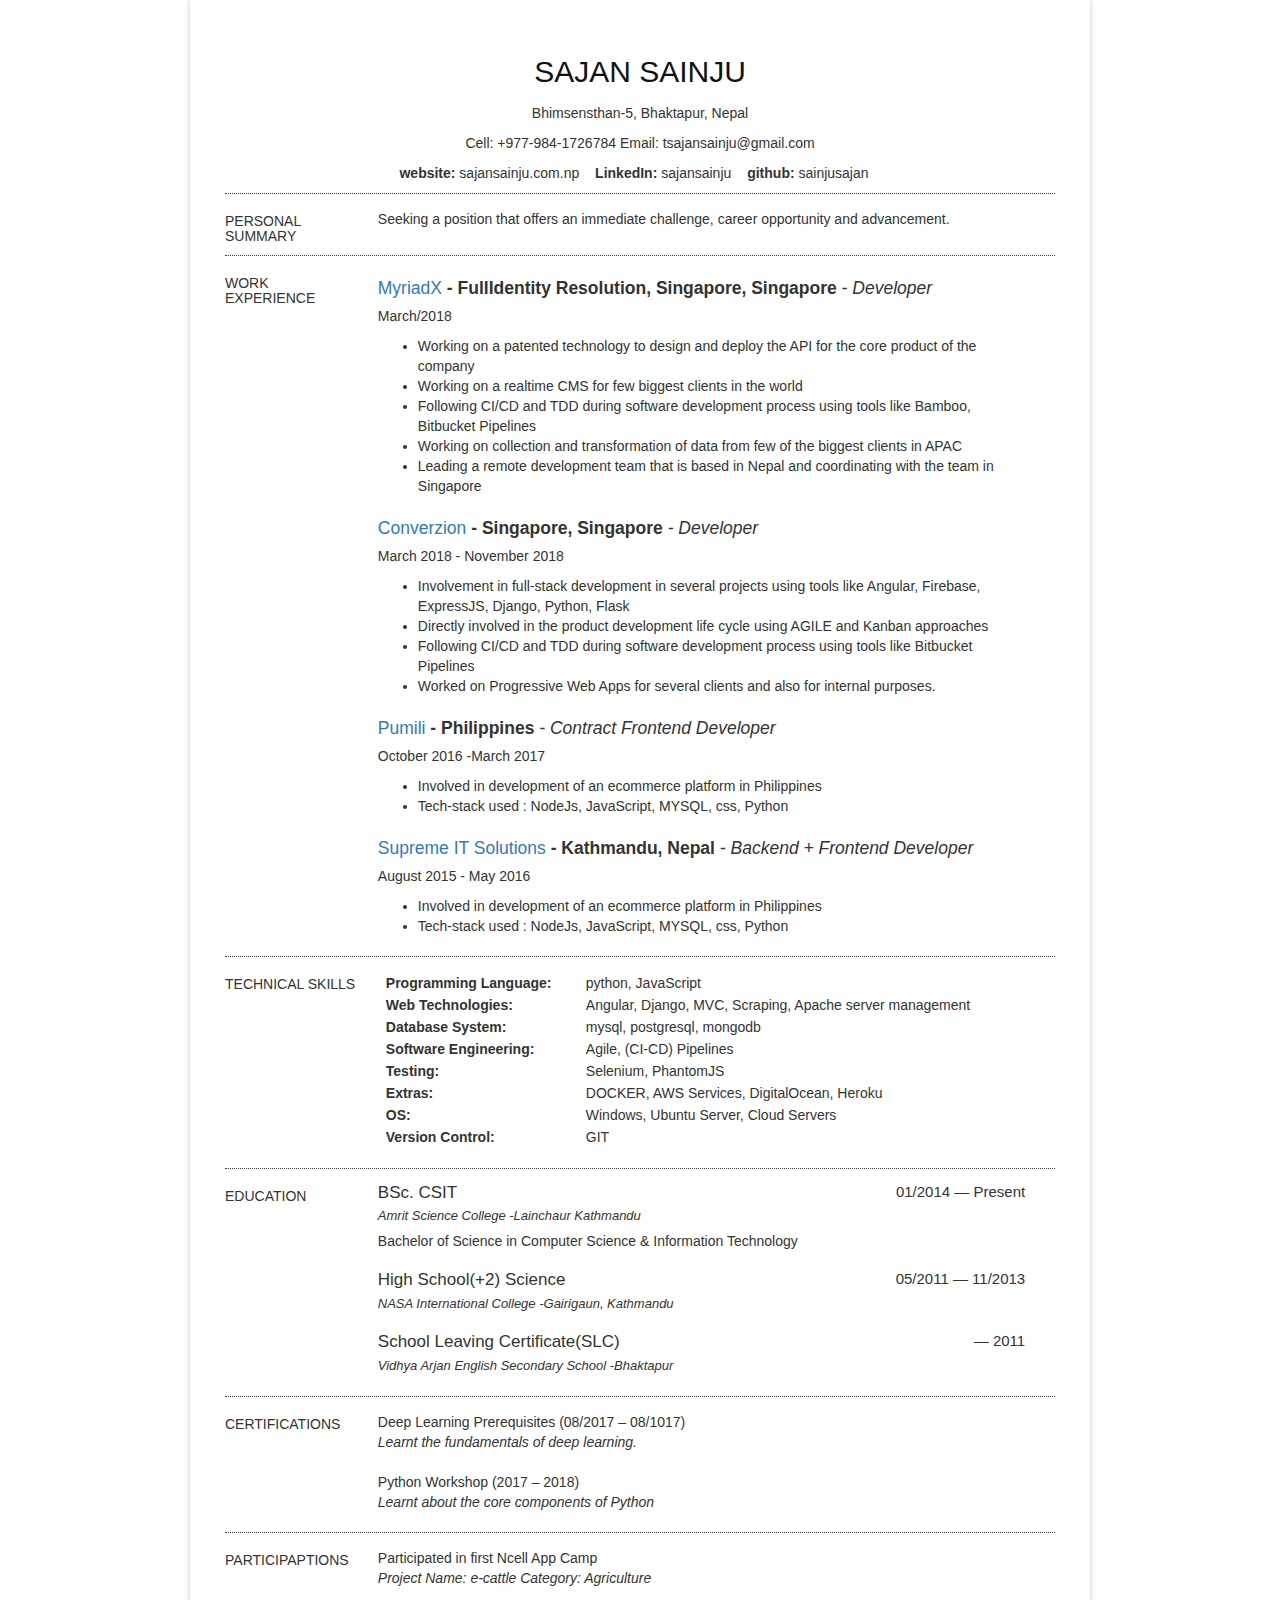
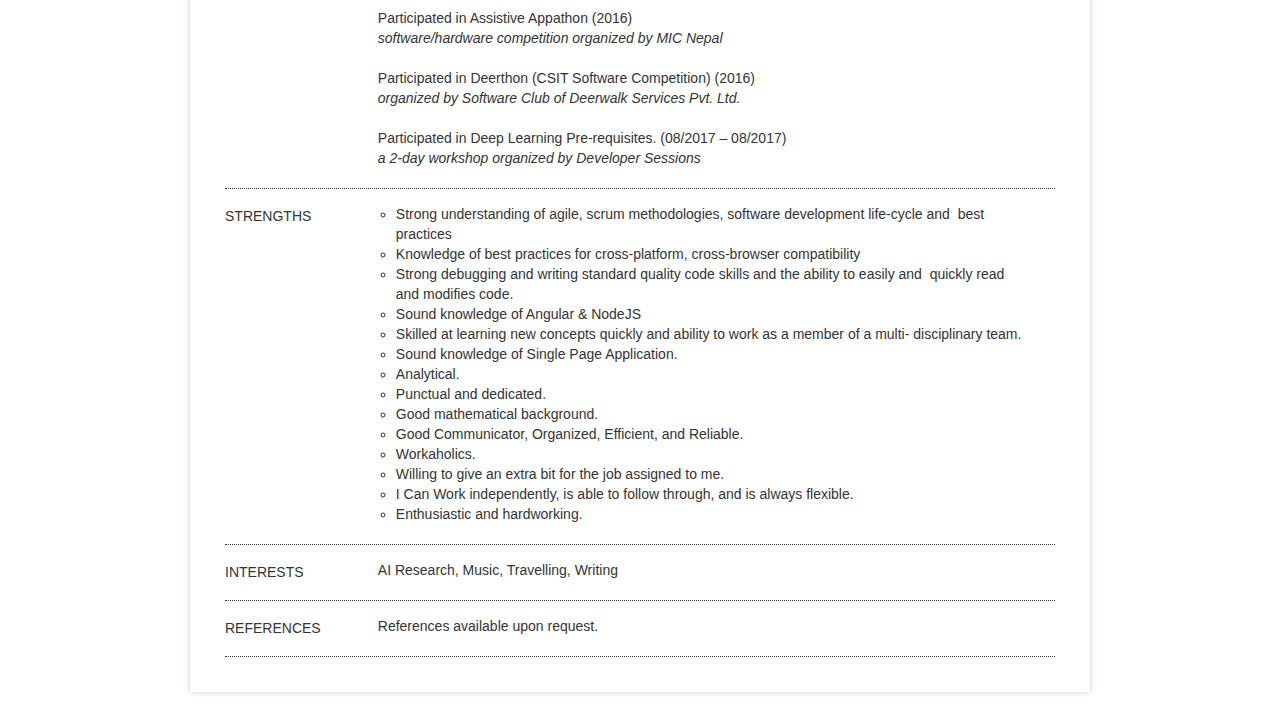
==== index.html @ e5c29e51 "added gitignore and update" ====
<!DOCTYPE html>
<html>

<head>

    <title>Sajan Sainju CV</title>
    <meta http-equiv="Content-Type" content="text/html; charset=utf-8"/>
    <!-- Bootstrap CSS -->


    <link rel="stylesheet" href="styles.css">
    <link rel="stylesheet" href="https://maxcdn.bootstrapcdn.com/bootstrap/3.3.7/css/bootstrap.min.css"
          integrity="sha384-BVYiiSIFeK1dGmJRAkycuHAHRg32OmUcww7on3RYdg4Va+PmSTsz/K68vbdEjh4u" crossorigin="anonymous">


    <!-- jQuery -->
    <script
            src="https://code.jquery.com/jquery-3.4.1.min.js"
            integrity="sha256-CSXorXvZcTkaix6Yvo6HppcZGetbYMGWSFlBw8HfCJo="
            crossorigin="anonymous"></script>
    <!-- Bootstrap JavaScript -->
    <script src="https://maxcdn.bootstrapcdn.com/bootstrap/3.3.7/js/bootstrap.min.js"
            integrity="sha384-Tc5IQib027qvyjSMfHjOMaLkfuWVxZxUPnCJA7l2mCWNIpG9mGCD8wGNIcPD7Txa"
            crossorigin="anonymous"></script>
    <style type="text/css">
        body {
            margin-top: 0 !important;
            padding-top: 0 !important;
            /*min-width:800px !important;*/
        }

        .wb-autocomplete-suggestion b {
            font-weight: bold;
        }
    </style>
</head>


<body class="lang-en ">
<div id="main">

    <h2 id="title" class="text-center">Sajan Sainju</h2>
    <div class="text-center" style="border-bottom:1px dotted">
        <p>Bhimsensthan-5, Bhaktapur, Nepal</p>
        <p>Cell: +977-984-1726784 Email: tsajansainju@gmail.com</p>
        <p class="profiles">
            website:<span> sajansainju.com.np   </span>LinkedIn:<span> sajansainju    </span>github:<span> sainjusajan</span>
        </p>
    </div>
    <div class="section section-1510375788184">
        <h2 class="title">Personal Summary</h2>
        <div class="set">
            <div class="item">
					<span class="info">
						<span>Seeking a position that offers an immediate challenge, career opportunity and advancement.</span>
					</span>
            </div>
        </div>
        <div class="clear"></div>
    </div>
    <div class="section section-work">
        <h2 class="title">Work experience</h2>
        <div class="set">

            <!--experience item starts-->
            <div class="item">
                <span class="job_title"><a href="https://myriadx.com" target="_blank">MyriadX</a> <b> - ​F​ullIdentity Resolution, Singapore, Singapore </b><i> - Developer</i></span>
                <p>
                    <span class="date">March/2018</span>
                </p>
                <div class="clear"></div>
                <div class="info">
                    <div class="">
                        <ul>
                            <li>Working on a patented technology to design and deploy the API for the core product of
                                the company
                            </li>
                            <li>Working on a realtime CMS for few biggest clients in the world</li>
                            <li>Following CI/CD and TDD during software development process using tools like Bamboo,
                                Bitbucket Pipelines
                            </li>
                            <li>Working on collection and transformation of data from few of the biggest clients in
                                APAC
                            </li>
                            <li>Leading a remote development team that is based in Nepal and coordinating with the team
                                in Singapore
                            </li>
                        </ul>

                    </div>
                    <div>

                    </div>
                </div>
                <div class="clear"></div>
            </div>
            <!--experience item ends-->

            <!--experience item starts-->
            <div class="item">
                <span class="job_title"><a href="http://www.converzion.co/" target="_blank">Converzion</a> <b> - Singapore, Singapore </b><i>- Developer</i></span>
                <p>
                    <span class="date">March 2018 - November 2018</span>
                </p>
                <div class="clear"></div>
                <div class="info">
                    <div class="">
                        <ul>
                            <li>Involvement in full-stack development in several projects using tools like Angular,
                                Firebase, ExpressJS, Django, Python, Flask
                            </li>
                            <li>Directly involved in the product development life cycle using AGILE and Kanban
                                approaches
                            </li>
                            <li>Following CI/CD and TDD during software development process using tools like Bitbucket
                                Pipelines
                            </li>
                            <li>Worked on Progressive Web Apps for several clients and also for internal purposes.</li>
                        </ul>

                    </div>
                    <div>

                    </div>
                </div>
                <div class="clear"></div>
            </div>
            <!--experience item ends-->

            <!--experience item starts-->
            <div class="item">
                <span class="job_title"><a href="https://pumili.com"
                                           target="_blank">Pumili</a> <b> - Philippines </b><i>- Contract Frontend Developer</i></span>
                <p>
                    <span class="date">October 2016 -March 2017</span>
                </p>
                <div class="clear"></div>
                <div class="info">
                    <div class="">
                        <ul>
                            <li>Involved in development of an ecommerce platform in Philippines</li>
                            <li>Tech-stack used : NodeJs, JavaScript, MYSQL, css, Python</li>
                        </ul>

                    </div>
                    <div>

                    </div>
                </div>
                <div class="clear"></div>
            </div>
            <!--experience item ends-->
            <!--experience item starts-->
            <div class="item">
                <span class="job_title"><a href="https://www.supremeit.net/"
                                           target="_blank">Supreme IT Solutions</a> <b> - Kathmandu, Nepal </b><i> - Backend + Frontend Developer</i></span>
                <p>
                    <span class="date">August 2015 - May 2016</span>
                </p>
                <div class="clear"></div>
                <div class="info">
                    <div class="">
                        <ul>
                            <li>Involved in development of an ecommerce platform in Philippines</li>
                            <li>Tech-stack used : NodeJs, JavaScript, MYSQL, css, Python</li>
                        </ul>

                    </div>
                    <div>

                    </div>
                </div>
                <div class="clear"></div>
            </div>
            <!--experience item ends-->


        </div>
        <div class="clear"></div>
    </div>

    <div class="section section-1510336481634">
        <h2 class="title">Technical Skills</h2>
        <div class="set">
            <div class="item">

                <table class="table table-hover mytable">

                    <tbody>
                    <tr>
                        <td style="width:200px;"><b>Programming Language: </b></td>
                        <td>python, JavaScript</td>
                    </tr>
                    <tr>
                        <td><b>Web Technologies: </b></td>
                        <td>Angular, Django, MVC, Scraping, Apache server management</td>
                    </tr>
                    <tr>
                        <td><b>Database System: </b></td>
                        <td>mysql, postgresql, mongodb</td>
                    </tr>

                    <tr>
                        <td><b>Software Engineering: </b></td>
                        <td>Agile, (CI-CD) Pipelines</td>
                    </tr>
                    <tr>
                        <td><b>Testing: </b></td>
                        <td>Selenium, PhantomJS</td>
                    </tr>
                    <tr>
                        <td><b>Extras: </b></td>
                        <td>DOCKER, AWS Services, DigitalOcean, Heroku</td>
                    </tr>
                    <tr>
                        <td><b>OS: </b></td>
                        <td>Windows, Ubuntu Server, Cloud Servers</td>
                    </tr>
                    <tr>
                        <td><b>Version Control:</b></td>
                        <td>GIT</td>
                    </tr>
                    </tbody>
                </table>


            </div>
        </div>
        <div class="clear"></div>
    </div>


    <div class="section section-education">
        <h2 class="title">Education</h2>
        <div class="set">
            <div class="item">
                <h3>
                    <span class="course l">BSc. CSIT</span>
                    <span class="date r">01/2014 &mdash; Present</span>
                </h3>
                <div class="clear"></div>
                <span class="school">Amrit Science College -Lainchaur Kathmandu</span>
                <div class="info">Bachelor of Science in Computer Science &amp; Information Technology</div>
                <span class="clear"> </span>
            </div>

            <div class="item">
                <h3>
                    <span class="course l">High School(+2) Science </span>
                    <span class="date r">05/2011 &mdash; 11/2013</span>
                </h3>
                <div class="clear"></div>
                <span class="school">NASA International College -Gairigaun, Kathmandu</span>
                <span class="clear"> </span>
            </div>

            <div class="item">
                <h3>
                    <span class="course l">School Leaving Certificate(SLC)</span>
                    <span class="date r"> &mdash; 2011</span>
                </h3>
                <div class="clear"></div>
                <span class="school">Vidhya Arjan English Secondary School -Bhaktapur</span>
                <span class="clear"> </span>
            </div>
        </div>
        <div class="clear"></div>
    </div>
    <div class="section section-1510336170284">
        <h2 class="title">Certifications</h2>
        <div class="set">
            <div class="item">
					<span class="info">
						<div>
							<div>
								<div>
									<div>
										<div>Deep Learning Prerequisites (08/2017 – 08/1017)</div>
									</div>
									<div>
										<div>
											<div style="font-style:italic;">Learnt the fundamentals of deep learning.</div>
											<div style="font-style:italic;">
												<br/>
											</div>
										</div>
									</div>
								</div>
							</div>
						</div>
						<div>
							<div>
								<div>
									<div>
										<div>Python Workshop (2017 – 2018)</div>
									</div>
									<div>
										<div>
											<div style="font-style:italic;">Learnt about the core components of Python</div>
										</div>
									</div>
								</div>
							</div>
						</div>
					</span>
            </div>
        </div>
        <div class="clear"></div>
    </div>
    <div class="section section-1510335963066">
        <h2 class="title">Participaptions</h2>
        <div class="set">
            <div class="item">
					<span class="info">
						<div>
							<div>
								<div>
									<div>
										<div>Participated in first Ncell App Camp</div>
									</div>
									<div>
										<div>
											<div style="font-style:italic;">Project Name: e-cattle Category: Agriculture</div>
											<div style="font-style:italic;">
												<br/>
											</div>
										</div>
									</div>
								</div>
							</div>
						</div>
						<div>
							<div>
								<div>
									<div>
										<div>Participated in Assistive Appathon (2016)</div>
									</div>
									<div>
										<div>
											<div style="font-style:italic;">software/hardware competition organized by MIC Nepal</div>
											<div style="font-style:italic;">
												<br/>
											</div>
										</div>
									</div>
								</div>
							</div>
						</div>
						<div>
							<div>
								<div>
									<div>
										<div>Participated in Deerthon (CSIT Software Competition) (2016)</div>
									</div>
									<div>
										<div>
											<div style="font-style:italic;">organized by Software Club of Deerwalk Services Pvt. Ltd.</div>
											<div style="font-style:italic;">
												<br/>
											</div>
										</div>
									</div>
								</div>
							</div>
						</div>
						<div>
							<div>
								<div>
									<div>
										<div>Participated in Deep Learning Pre-requisites. (08/2017 – 08/2017)</div>
									</div>
									<div>
										<div>
											<div style="font-style:italic;">a 2-day workshop organized by Developer Sessions</div>
										</div>
									</div>
								</div>
							</div>
						</div>
					</span>
            </div>
        </div>
        <div class="clear"></div>
    </div>

    <div class="section section-1510451710988">
        <h2 class="title">Strengths</h2>
        <div class="set">
            <div class="item">
					<span class="info">
						<ul style="list-style:circle;padding-left:18px;">
							<li>
								<span>
									<span>Strong understanding of agile, scrum methodologies, software development life-cycle and&nbsp;</span>
								</span>
								<span>best practices</span>
							</li>
							<li>Knowledge of best practices for cross-platform, cross-browser compatibility</li>
							<li>
								<span>
									<span>Strong debugging and writing standard quality code skills and the ability to easily and&nbsp;</span>
								</span>
								<span>quickly read and modifies code.</span>
							</li>
							<li>Sound knowledge of Angular &amp; NodeJS</li>
							<li>
								<span>
									<span>Skilled at learning new concepts quickly and ability to work as a member of a multi-</span>
								</span>
								<span>disciplinary team.</span>
							</li>
							<li>Sound knowledge of Single Page Application.</li>
							<li>Analytical.</li>
							<li>Punctual and dedicated.</li>
							<li>Good mathematical background.</li>
							<li>Good Communicator, Organized, Efficient, and Reliable.</li>
							<li>Workaholics.</li>
							<li>Willing to give an extra bit for the job assigned to me.</li>
							<li>I Can Work independently, is able to follow through, and is always flexible.</li>
							<li>Enthusiastic and hardworking.</li>
						</ul>
					</span>
            </div>
        </div>
        <div class="clear"></div>
    </div>
    <div class="section section-interests">
        <h2 class="title">Interests</h2>
        <div class="set">
            <div class="item">
					<span class="info">
						<span>
							<span>AI Research, Music, Travelling, Writing</span>
						</span>
					</span>
            </div>
        </div>
        <div class="clear"></div>
    </div>
    <div class="section section-references">
        <h2 class="title">References</h2>
        <div class="set">
            <div class="item">
                <span class="info">References available upon request.</span>
            </div>
        </div>
        <div class="clear"></div>
    </div>

</div>


</body>

</html>
---- styles.css ----
body {
    background: #f0f0f0;
    margin: 0;
    padding: 0;

    font-family: Georgia, 'Myriad Pro', 'Trebuchet MS', Helvetica, Arial;
    line-height: 18px;
    font-size: 12px;

    color: #222;
}

h1, h2, h3, h4 {
    margin: 0 0 15px 0;
    padding: 0;
    font-weight: normal;
}
h1 {
    font-size: 400%;
}
h2 {
    font-size: 210%;
}
h3 {
    font-size: 130%;
}

p {
    margin: 0 0 10px 0;
}

ul {
    margin: 0;
}
a {
    color: #222;
}
/* ________________________________________________________ */
.rtl {
    direction: rtl;
}
.clear {
    clear: both;
}

#main {
    background: #fff;
    width: 900px;
    padding: 35px;
    margin: 0 auto 15px auto;
    overflow: hidden;

    box-shadow: 0 0 6px #ccc;
}

#title {
    /* margin: 0px 0 20px 0; */
    /* line-height: 23px; */
    color: #111;
    text-transform: uppercase;
    /* border-bottom: 1px solid #111; */
    padding-bottom: 5px;
}
.profiles{
    font-weight: bold;
}
.profiles span{
    font-weight: normal;
    margin-right: 12px;
}
#credit {
    margin-bottom: 20px;
    font-size: 11px;
    color: #999;
    text-align: center;
}
#credit a {
    color: #999;
}

p label {
    font-weight: bold;

    font-size: 110%;
    margin-right: 10px;
}
p label span.colon {
    display: inline;
}


.section {
    margin-bottom: 0px;
    border-bottom: 1px dotted
}

.table td:first{
    max-width: 200px
}
.item {
    margin: 0 0 20px 0;
}
.table td{
    border:0;
}

/*  _____________________________ */

.photo .basic-info .set {
    float: none !important;
    width: auto !important;
}
.basic-info .address {
    width: 40%;
    float: left;
}
.basic-info .r {
    float: right;
    width: 58%;
    text-align: right;
}
.basic-info label {
    font-weight: bold;
}
.basic-info label, .basic-info span  {
    display: inline !important;
}
.basic-info p {
    margin: 0;
}

.section .title {
    float: left;
    font-size: 100%;
    text-transform: uppercase;
    width: 16%;
    margin-right: 20px;
}
.section .set {
    float: left;
    width: 78%;
    margin-top: 15px;
}
.section .set h3 {
    margin: 0;
}
.section span.value {
    display: block;
}
.section h3 span.l, .section span.r {
    width: 49%;
    float: left;
}
.section span.r {
    float: right;
    text-align: right;
    font-size: 15px;
}
.section-education .school,
.section-work .job_title {
    font-size: 125%;
    display: block;
    margin: 5px 0 5px 0;
}


#photo {
    width: 160px;
    height: 200px;
    overflow: hidden;
    float: left;
    border-radius: 4px;
}
#photo img {
    width: 100%;
    height: auto;
}
.header.photo {
    margin-left: 190px;
}
.header.photo #title {
    text-align: left;
}
.header.photo .basic-info {
    float: none;
    padding: 0;
}
.mytable td{
    border: 0 !important;
    line-height: 6px !important;
}

@media screen and (max-width: 950px) {
    body {
        background: #fff;
    }
    #main {
        box-shadow: none;
        padding: 0;
        padding: 5px;
    }
}
span.course.l {
    font-size: 17px;
}
span.school {
    font-size: 13px !important;
    font-style: italic;
}
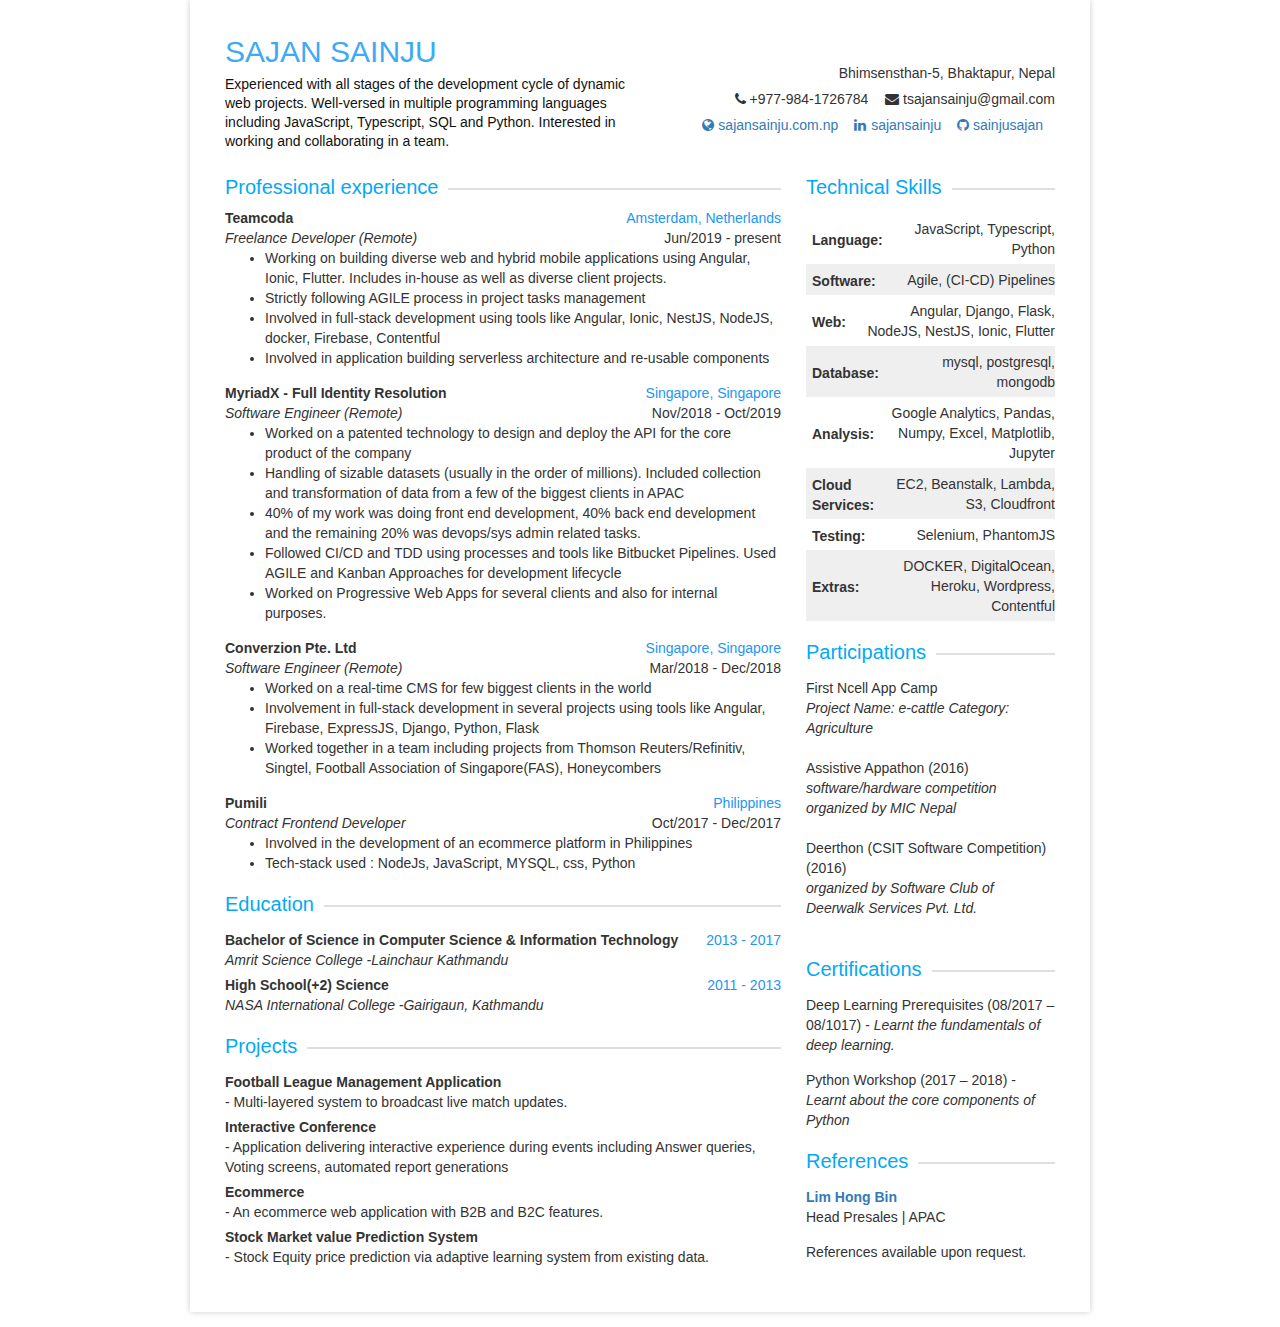
==== commit 3893981e: "major updates and made one pager" ====
--- a/index.html
+++ b/index.html
@@ -1,455 +1,489 @@
-<!DOCTYPE html>
 <html>
 
 <head>
-
-    <title>Sajan Sainju CV</title>
-    <meta http-equiv="Content-Type" content="text/html; charset=utf-8"/>
-    <!-- Bootstrap CSS -->
-
-
-    <link rel="stylesheet" href="styles.css">
-    <link rel="stylesheet" href="https://maxcdn.bootstrapcdn.com/bootstrap/3.3.7/css/bootstrap.min.css"
-          integrity="sha384-BVYiiSIFeK1dGmJRAkycuHAHRg32OmUcww7on3RYdg4Va+PmSTsz/K68vbdEjh4u" crossorigin="anonymous">
-
-
-    <!-- jQuery -->
-    <script
-            src="https://code.jquery.com/jquery-3.4.1.min.js"
-            integrity="sha256-CSXorXvZcTkaix6Yvo6HppcZGetbYMGWSFlBw8HfCJo="
-            crossorigin="anonymous"></script>
-    <!-- Bootstrap JavaScript -->
-    <script src="https://maxcdn.bootstrapcdn.com/bootstrap/3.3.7/js/bootstrap.min.js"
-            integrity="sha384-Tc5IQib027qvyjSMfHjOMaLkfuWVxZxUPnCJA7l2mCWNIpG9mGCD8wGNIcPD7Txa"
-            crossorigin="anonymous"></script>
-    <style type="text/css">
-        body {
-            margin-top: 0 !important;
-            padding-top: 0 !important;
-            /*min-width:800px !important;*/
-        }
-
-        .wb-autocomplete-suggestion b {
-            font-weight: bold;
-        }
-    </style>
+  <title>Sajan Sainju CV</title>
+  <meta http-equiv="Content-Type" content="text/html; charset=utf-8" />
+  <!-- Bootstrap CSS -->
+
+  <!-- jQuery -->
+  <script src="https://code.jquery.com/jquery-3.4.1.min.js"
+    integrity="sha256-CSXorXvZcTkaix6Yvo6HppcZGetbYMGWSFlBw8HfCJo=" crossorigin="anonymous"></script>
+  <!-- Bootstrap JavaScript -->
+  <script src="https://maxcdn.bootstrapcdn.com/bootstrap/3.3.7/js/bootstrap.min.js"
+    integrity="sha384-Tc5IQib027qvyjSMfHjOMaLkfuWVxZxUPnCJA7l2mCWNIpG9mGCD8wGNIcPD7Txa"
+    crossorigin="anonymous"></script>
+  <style type="text/css">
+    body {
+      margin-top: 0 !important;
+      padding-top: 0 !important;
+      /*min-width:800px !important;*/
+    }
+
+    .wb-autocomplete-suggestion b {
+      font-weight: bold;
+    }
+  </style>
+  <link rel="stylesheet" href="styles.css" />
+  <link rel="stylesheet"
+    href="https://maxcdn.bootstrapcdn.com/bootstrap/3.3.7/css/bootstrap.min.css?_cacheOverride=1591438665145"
+    integrity="sha384-BVYiiSIFeK1dGmJRAkycuHAHRg32OmUcww7on3RYdg4Va+PmSTsz/K68vbdEjh4u" crossorigin="anonymous" />
+  <link rel="stylesheet" href="https://stackpath.bootstrapcdn.com/font-awesome/4.7.0/css/font-awesome.min.css">
+
 </head>
 
-
-<body class="lang-en ">
-<div id="main">
-
-    <h2 id="title" class="text-center">Sajan Sainju</h2>
-    <div class="text-center" style="border-bottom:1px dotted">
+<body class="lang-en" cz-shortcut-listen="true">
+  <div id="main">
+    <div class="topflex">
+      <h2 id="title" class="text-left" style="margin-top: 0;">
+        <span style="font-weight: 400;color: #3eaaf5;"> Sajan Sainju</span>
+        <p>Experienced with all stages of the development cycle of dynamic web projects. 
+          Well-versed in multiple programming languages including JavaScript, Typescript, SQL and Python. Interested in working and collaborating in a team.</p>
+      </h2>
+      <div class="text-right">
         <p>Bhimsensthan-5, Bhaktapur, Nepal</p>
-        <p>Cell: +977-984-1726784 Email: tsajansainju@gmail.com</p>
+        <p><i class="fa fa-phone"></i> +977-984-1726784 <i class="fa fa-envelope" style="margin-left: 13px;"></i>
+          tsajansainju@gmail.com</p>
         <p class="profiles">
-            website:<span> sajansainju.com.np   </span>LinkedIn:<span> sajansainju    </span>github:<span> sainjusajan</span>
+          <a href="https://sajansainju.com.np"><i class="fa fa-globe"></i><span> sajansainju.com.np </span></a>
+          <a href="https://linkedin.com/sajansainju"><i class="fa fa-linkedin"
+              style="margin-right: 5px;"></i><span>sajansainju </span></a>
+          <a href="https://github.com/sainjusajan"><i class="fa fa-github"></i><span> sainjusajan</span></a>
         </p>
+      </div>
     </div>
-    <div class="section section-1510375788184">
-        <h2 class="title">Personal Summary</h2>
-        <div class="set">
-            <div class="item">
-					<span class="info">
-						<span>Seeking a position that offers an immediate challenge, career opportunity and advancement.</span>
-					</span>
-            </div>
-        </div>
-        <div class="clear"></div>
+
+    <div class="left" style="float: left; max-width: 70%;">
+      <div class="section section-work">
+        <h2 class="title">Professional experience</h2>
+        <div class="set" style="margin-top: 0;">
+          <!--experience item starts-->
+          <div class="item">
+            <div class="intro">
+              <p class="job_title">
+                <b>Teamcoda <br /></b>
+                <i>Freelance Developer (Remote)</i>
+              </p>
+              <p class="text-right">
+                <span class="spcolor">Amsterdam, Netherlands</span><br />
+                Jun/2019 - present
+              </p>
+            </div>
+            <div class="clear"></div>
+            <div class="info">
+              <div class="">
+                <ul>
+                  <li>Working on building diverse web and hybrid mobile applications using Angular, Ionic, Flutter. Includes in-house as well as diverse client projects.</li>
+                  <li>Strictly following AGILE process in project tasks management</li>
+                  <li> Involved in full-stack development using tools like Angular, Ionic, NestJS, NodeJS, docker,
+                    Firebase, Contentful</li>
+                    <li>Involved in application building serverless architecture and re-usable components</li>
+                </ul>
+              </div>
+              <div></div>
+            </div>
+            <div class="clear"></div>
+          </div>
+          <!--experience item ends-->
+          <!--experience item starts-->
+          <div class="item">
+            <div class="intro">
+              <p class="job_title">
+                <b>MyriadX - Full Identity Resolution <br /></b>
+                <i>Software Engineer (Remote)</i>
+              </p>
+              <p class="text-right">
+                <span class="spcolor">Singapore, Singapore</span><br />
+                Nov/2018 - Oct/2019
+              </p>
+            </div>
+            <div class="clear"></div>
+            <div class="info">
+              <div class="">
+                <ul>
+                  <li> Worked on a patented technology to design and deploy the API for the core product of the company</li>
+                  <li> Handling of sizable datasets (usually in the order of millions). Included collection and transformation of data from a few of the biggest clients in APAC</li>
+                  <li>40% of my work was doing front end development, 40% back end development and the remaining 20% was devops/sys admin related tasks.
+                  </li>
+                  <li> Followed CI/CD and TDD using processes and tools like Bitbucket Pipelines. Used AGILE and Kanban Approaches for development lifecycle</li>
+                  <!-- <li> Led a remote development team that is based in Nepal and coordinated with the team in Singapore</li> -->
+                  <li> Worked on Progressive Web Apps for several clients and also for internal purposes.</li>
+                </ul>
+              </div>
+              <div></div>
+            </div>
+            <div class="clear"></div>
+          </div>
+          <!--experience item ends-->
+
+
+          <!--experience item starts-->
+          <div class="item">
+            <div class="intro">
+              <p class="job_title">
+                <b>Converzion Pte. Ltd <br /></b>
+                <i>Software Engineer (Remote)</i>
+              </p>
+              <p class="text-right">
+                <span class="spcolor">Singapore, Singapore</span><br />
+                Mar/2018 - Dec/2018
+              </p>
+            </div>
+            <div class="clear"></div>
+            <div class="info">
+              <div class="">
+                <ul>
+                  <li> Worked on a real-time CMS for few biggest clients in the world</li>
+                  <li> Involvement in full-stack development in several projects using tools like Angular, Firebase,
+                    ExpressJS, Django, Python, Flask</li>
+                  <li>Worked together in a team including projects from Thomson Reuters/Refinitiv, Singtel, Football Association of Singapore(FAS), Honeycombers
+                  </li>
+                </ul>
+              </div>
+              <div></div>
+            </div>
+            <div class="clear"></div>
+          </div>
+          <!--experience item ends-->
+          <!--experience item starts-->
+          <div class="item">
+            <div class="intro">
+              <p class="job_title">
+                <b>Pumili <br /></b>
+                <i>Contract Frontend Developer</i>
+              </p>
+              <p class="text-right">
+                <span class="spcolor">Philippines</span><br />
+                Oct/2017 - Dec/2017
+              </p>
+            </div>
+            <div class="clear"></div>
+            <div class="info">
+              <div class="">
+                <ul>
+                  <li> Involved in the development of an ecommerce platform in Philippines</li>
+                  <li> Tech-stack used : NodeJs, JavaScript, MYSQL, css, Python</li>
+                </ul>
+              </div>
+              <div></div>
+            </div>
+            <div class="clear"></div>
+          </div>
+          <!--experience item ends-->
+
+        </div>
+        <div class="clear"></div>
+      </div>
+
+      <div class="section section-education">
+        <h2 class="title">Education</h2>
+        <div class="set">
+          <div class="item">
+            <div class="intro">
+              <p class="job_title">
+                <b>
+                  Bachelor of Science in Computer Science &amp; Information
+                  Technology
+                  <br></b>
+                <i>Amrit Science College -Lainchaur Kathmandu
+
+                </i>
+              </p>
+              <p class="text-right">
+                <span class="spcolor">2013 - 2017</span><br></p>
+            </div>
+            <div class="clear"></div>
+            <div class="info">
+
+              <div></div>
+            </div>
+            <div class="clear"></div>
+          </div>
+          <div class="item">
+            <div class="intro">
+              <p class="job_title">
+                <b>High School(+2) Science<br></b>
+                <i>NASA International College -Gairigaun, Kathmandu
+
+                </i>
+              </p>
+              <p class="text-right">
+                <span class="spcolor">2011 - 2013</span><br></p>
+            </div>
+            <div class="clear"></div>
+            <div class="info">
+
+              <div></div>
+            </div>
+            <div class="clear"></div>
+          </div>
+        </div>
+        <div class="clear"></div>
+      </div>
+      <div class="section section-education">
+        <h2 class="title">Projects</h2>
+        <div class="set">
+        
+          <div class="item">
+            <div class="intro">
+              <p class="job_title">
+                <b>Football League Management Application</b>
+              </p>
+              <!-- <p class="text-right">
+                <span class="spcolor"> Final Year Project</span><br></p> -->
+            </div>
+            <div class="clear"></div>
+            <div class="info">
+              <p> - Multi-layered system to broadcast live match updates.</p>
+              <div></div>
+            </div>
+            <div class="clear"></div>
+          </div>
+          
+          <div class="item">
+            <div class="intro">
+              <p class="job_title">
+                <b>Interactive Conference</b>
+              </p>
+              <!-- <p class="text-right">
+                <span class="spcolor"> Final Year Project</span><br></p> -->
+            </div>
+            <div class="clear"></div>
+            <div class="info">
+              <p> - Application delivering interactive experience during events including Answer queries, Voting screens, automated report generations </p>
+              <div></div>
+            </div>
+            <div class="clear"></div>
+          </div>
+          
+          <div class="item">
+            <div class="intro">
+              <p class="job_title">
+                <b>Ecommerce </b>
+              </p>
+              <!-- <p class="text-right">
+                <span class="spcolor"> Final Year Project</span><br></p> -->
+            </div>
+            <div class="clear"></div>
+            <div class="info">
+              <p>- An ecommerce web application with B2B and B2C features.</p>
+              <div></div>
+            </div>
+            <div class="clear"></div>
+          </div>
+
+          <div class="item">
+            <div class="intro">
+              <p class="job_title">
+                <b>Stock Market value Prediction System</b>
+              </p>
+              <!-- <p class="text-right">
+                <span class="spcolor"> Final Year Project</span><br></p> -->
+            </div>
+            <div class="clear"></div>
+            <div class="info">
+              <p>- Stock Equity price prediction via adaptive learning system from existing data.</p>
+              <div></div>
+            </div>
+            <div class="clear"></div>
+          </div>
+          
+          
+        </div>
+        <div class="clear"></div>
+      </div>
     </div>
-    <div class="section section-work">
-        <h2 class="title">Work experience</h2>
-        <div class="set">
-
-            <!--experience item starts-->
-            <div class="item">
-                <span class="job_title"><a href="https://myriadx.com" target="_blank">MyriadX</a> <b> - ​F​ullIdentity Resolution, Singapore, Singapore </b><i> - Developer</i></span>
-                <p>
-                    <span class="date">March/2018</span>
-                </p>
-                <div class="clear"></div>
-                <div class="info">
-                    <div class="">
-                        <ul>
-                            <li>Working on a patented technology to design and deploy the API for the core product of
-                                the company
-                            </li>
-                            <li>Working on a realtime CMS for few biggest clients in the world</li>
-                            <li>Following CI/CD and TDD during software development process using tools like Bamboo,
-                                Bitbucket Pipelines
-                            </li>
-                            <li>Working on collection and transformation of data from few of the biggest clients in
-                                APAC
-                            </li>
-                            <li>Leading a remote development team that is based in Nepal and coordinating with the team
-                                in Singapore
-                            </li>
-                        </ul>
-
-                    </div>
-                    <div>
-
-                    </div>
+    <div class="right" style="float: left; max-width: 30%;">
+      <div class="section section-1510336481634">
+        <h2 class="title">Technical Skills</h2>
+        <div class="set">
+          <div class="item">
+            <table class="table table-hover mytable">
+              <tbody>
+                <tr>
+                  <td>
+                    <b>Language: </b>
+                    <p class="skills-item">JavaScript, Typescript, Python</p>
+                  </td>
+                </tr>
+
+                <tr style="background: #efefef;">
+                  <td>
+                    <b>Software: </b>
+                    <p class="skills-item">Agile, (CI-CD) Pipelines</p>
+                  </td>
+                </tr>
+               
+                <tr>
+                  <td>
+                    <b>Web: </b>
+                    <p class="skills-item">Angular, Django, Flask, NodeJS, NestJS, Ionic, Flutter</p>
+                  </td>
+                </tr>
+                <tr style="background: #efefef;">
+                  <td>
+                    <b>Database: </b>
+                    <p class="skills-item">mysql, postgresql, mongodb</p>
+                  </td>
+                </tr>
+                <tr>
+                  <td>
+                    <b>Analysis: </b>
+                    <p class="skills-item">Google Analytics, Pandas, Numpy, Excel, Matplotlib, Jupyter</p>
+                  </td>
+                </tr>
+                <tr style="background: #efefef;">
+                  <td>
+                    <b>Cloud Services: </b>
+                    <p class="skills-item">EC2, Beanstalk, Lambda, S3, Cloudfront</p>
+                  </td>
+                </tr>
+                <tr>
+                  <td>
+                    <b>Testing: </b>
+                    <p class="skills-item">Selenium, PhantomJS</p>
+                  </td>
+                </tr>
+                <tr style="background: #efefef;">
+                  <td>
+                    <b>Extras: </b>
+                    <p class="skills-item">DOCKER, DigitalOcean, Heroku, Wordpress, Contentful</p>
+                  </td>
+                </tr>
+              </tbody>
+            </table>
+
+          </div>
+        </div>
+        <div class="clear"></div>
+      </div>
+
+      <div class="section section-1510335963066">
+        <h2 class="title">Participations</h2>
+        <div class="set">
+          <div class="item">
+            <span class="info">
+              <div>
+                <div>
+                  <div>
+                    <div>
+                      <div>First Ncell App Camp</div>
+                    </div>
+                    <div>
+                      <div>
+                        <div style="font-style: italic;">
+                          Project Name: e-cattle Category: Agriculture
+                        </div>
+                        <div style="font-style: italic;">
+                          <br />
+                        </div>
+                      </div>
+                    </div>
+                  </div>
                 </div>
-                <div class="clear"></div>
-            </div>
-            <!--experience item ends-->
-
-            <!--experience item starts-->
-            <div class="item">
-                <span class="job_title"><a href="http://www.converzion.co/" target="_blank">Converzion</a> <b> - Singapore, Singapore </b><i>- Developer</i></span>
-                <p>
-                    <span class="date">March 2018 - November 2018</span>
-                </p>
-                <div class="clear"></div>
-                <div class="info">
-                    <div class="">
-                        <ul>
-                            <li>Involvement in full-stack development in several projects using tools like Angular,
-                                Firebase, ExpressJS, Django, Python, Flask
-                            </li>
-                            <li>Directly involved in the product development life cycle using AGILE and Kanban
-                                approaches
-                            </li>
-                            <li>Following CI/CD and TDD during software development process using tools like Bitbucket
-                                Pipelines
-                            </li>
-                            <li>Worked on Progressive Web Apps for several clients and also for internal purposes.</li>
-                        </ul>
-
-                    </div>
-                    <div>
-
-                    </div>
+              </div>
+              <div>
+                <div>
+                  <div>
+                    <div>
+                      <div>Assistive Appathon (2016)</div>
+                    </div>
+                    <div>
+                      <div>
+                        <div style="font-style: italic;">
+                          software/hardware competition organized by MIC Nepal
+                        </div>
+                        <div style="font-style: italic;">
+                          <br />
+                        </div>
+                      </div>
+                    </div>
+                  </div>
                 </div>
-                <div class="clear"></div>
-            </div>
-            <!--experience item ends-->
-
-            <!--experience item starts-->
-            <div class="item">
-                <span class="job_title"><a href="https://pumili.com"
-                                           target="_blank">Pumili</a> <b> - Philippines </b><i>- Contract Frontend Developer</i></span>
-                <p>
-                    <span class="date">October 2016 -March 2017</span>
-                </p>
-                <div class="clear"></div>
-                <div class="info">
-                    <div class="">
-                        <ul>
-                            <li>Involved in development of an ecommerce platform in Philippines</li>
-                            <li>Tech-stack used : NodeJs, JavaScript, MYSQL, css, Python</li>
-                        </ul>
-
-                    </div>
-                    <div>
-
-                    </div>
+              </div>
+              <div>
+                <div>
+                  <div>
+                    <div>
+                      <div>
+                        Deerthon (CSIT Software Competition)
+                        (2016)
+                      </div>
+                    </div>
+                    <div>
+                      <div>
+                        <div style="font-style: italic;">
+                          organized by Software Club of Deerwalk Services Pvt.
+                          Ltd.
+                        </div>
+                        <div style="font-style: italic;">
+                          <br />
+                        </div>
+                      </div>
+                    </div>
+                  </div>
                 </div>
-                <div class="clear"></div>
-            </div>
-            <!--experience item ends-->
-            <!--experience item starts-->
-            <div class="item">
-                <span class="job_title"><a href="https://www.supremeit.net/"
-                                           target="_blank">Supreme IT Solutions</a> <b> - Kathmandu, Nepal </b><i> - Backend + Frontend Developer</i></span>
-                <p>
-                    <span class="date">August 2015 - May 2016</span>
-                </p>
-                <div class="clear"></div>
-                <div class="info">
-                    <div class="">
-                        <ul>
-                            <li>Involved in development of an ecommerce platform in Philippines</li>
-                            <li>Tech-stack used : NodeJs, JavaScript, MYSQL, css, Python</li>
-                        </ul>
-
-                    </div>
-                    <div>
-
-                    </div>
+              </div>
+              <div>
+                
+              </div>
+            </span>
+          </div>
+        </div>
+        <div class="clear"></div>
+      </div>
+      <div class="section section-1510336170284">
+        <h2 class="title">Certifications</h2>
+        <div class="set">
+          <div class="item">
+            <span class="info">
+              <div>
+                Deep Learning Prerequisites (08/2017 – 08/1017) - <i>Learnt the fundamentals of deep learning.</i>
+              </div>
+          </div>
+          <div>
+          
+            <div>
+              <div>
+                <div>
+                  <div>
+                    <div>Python Workshop (2017 – 2018) - <i>Learnt about the core components of Python</i> </div>
+                  </div>
+                  
                 </div>
-                <div class="clear"></div>
-            </div>
-            <!--experience item ends-->
-
-
-        </div>
-        <div class="clear"></div>
+              </div>
+            </div>
+            </span>
+          </div>
+        </div>
+        <div class="clear"></div>
+      </div>
+      <div class="section section-references">
+        <h2 class="title">References</h2>
+        <div class="set">
+          <div class="item">
+            <div class="intro">
+              <p class="job_title">
+                <a href="https://sg.linkedin.com/in/lim-hong-bin-0299542b" target="_blank"><b>Lim Hong Bin</b></a>
+              </p>
+              <!-- <p class="text-right">
+                <span class="spcolor"> Final Year Project</span><br></p> -->
+            </div>
+            <div class="clear"></div>
+            <div class="info">
+              <p>Head Presales | APAC</p>
+              <div></div>
+            </div>
+            <div class="clear"></div>
+          </div>
+          <div class="item">
+            <span class="info">References available upon request.</span>
+          </div>
+        </div>
+        <div class="clear"></div>
+      </div>
+
     </div>
-
-    <div class="section section-1510336481634">
-        <h2 class="title">Technical Skills</h2>
-        <div class="set">
-            <div class="item">
-
-                <table class="table table-hover mytable">
-
-                    <tbody>
-                    <tr>
-                        <td style="width:200px;"><b>Programming Language: </b></td>
-                        <td>python, JavaScript</td>
-                    </tr>
-                    <tr>
-                        <td><b>Web Technologies: </b></td>
-                        <td>Angular, Django, MVC, Scraping, Apache server management</td>
-                    </tr>
-                    <tr>
-                        <td><b>Database System: </b></td>
-                        <td>mysql, postgresql, mongodb</td>
-                    </tr>
-
-                    <tr>
-                        <td><b>Software Engineering: </b></td>
-                        <td>Agile, (CI-CD) Pipelines</td>
-                    </tr>
-                    <tr>
-                        <td><b>Testing: </b></td>
-                        <td>Selenium, PhantomJS</td>
-                    </tr>
-                    <tr>
-                        <td><b>Extras: </b></td>
-                        <td>DOCKER, AWS Services, DigitalOcean, Heroku</td>
-                    </tr>
-                    <tr>
-                        <td><b>OS: </b></td>
-                        <td>Windows, Ubuntu Server, Cloud Servers</td>
-                    </tr>
-                    <tr>
-                        <td><b>Version Control:</b></td>
-                        <td>GIT</td>
-                    </tr>
-                    </tbody>
-                </table>
-
-
-            </div>
-        </div>
-        <div class="clear"></div>
-    </div>
-
-
-    <div class="section section-education">
-        <h2 class="title">Education</h2>
-        <div class="set">
-            <div class="item">
-                <h3>
-                    <span class="course l">BSc. CSIT</span>
-                    <span class="date r">01/2014 &mdash; Present</span>
-                </h3>
-                <div class="clear"></div>
-                <span class="school">Amrit Science College -Lainchaur Kathmandu</span>
-                <div class="info">Bachelor of Science in Computer Science &amp; Information Technology</div>
-                <span class="clear"> </span>
-            </div>
-
-            <div class="item">
-                <h3>
-                    <span class="course l">High School(+2) Science </span>
-                    <span class="date r">05/2011 &mdash; 11/2013</span>
-                </h3>
-                <div class="clear"></div>
-                <span class="school">NASA International College -Gairigaun, Kathmandu</span>
-                <span class="clear"> </span>
-            </div>
-
-            <div class="item">
-                <h3>
-                    <span class="course l">School Leaving Certificate(SLC)</span>
-                    <span class="date r"> &mdash; 2011</span>
-                </h3>
-                <div class="clear"></div>
-                <span class="school">Vidhya Arjan English Secondary School -Bhaktapur</span>
-                <span class="clear"> </span>
-            </div>
-        </div>
-        <div class="clear"></div>
-    </div>
-    <div class="section section-1510336170284">
-        <h2 class="title">Certifications</h2>
-        <div class="set">
-            <div class="item">
-					<span class="info">
-						<div>
-							<div>
-								<div>
-									<div>
-										<div>Deep Learning Prerequisites (08/2017 – 08/1017)</div>
-									</div>
-									<div>
-										<div>
-											<div style="font-style:italic;">Learnt the fundamentals of deep learning.</div>
-											<div style="font-style:italic;">
-												<br/>
-											</div>
-										</div>
-									</div>
-								</div>
-							</div>
-						</div>
-						<div>
-							<div>
-								<div>
-									<div>
-										<div>Python Workshop (2017 – 2018)</div>
-									</div>
-									<div>
-										<div>
-											<div style="font-style:italic;">Learnt about the core components of Python</div>
-										</div>
-									</div>
-								</div>
-							</div>
-						</div>
-					</span>
-            </div>
-        </div>
-        <div class="clear"></div>
-    </div>
-    <div class="section section-1510335963066">
-        <h2 class="title">Participaptions</h2>
-        <div class="set">
-            <div class="item">
-					<span class="info">
-						<div>
-							<div>
-								<div>
-									<div>
-										<div>Participated in first Ncell App Camp</div>
-									</div>
-									<div>
-										<div>
-											<div style="font-style:italic;">Project Name: e-cattle Category: Agriculture</div>
-											<div style="font-style:italic;">
-												<br/>
-											</div>
-										</div>
-									</div>
-								</div>
-							</div>
-						</div>
-						<div>
-							<div>
-								<div>
-									<div>
-										<div>Participated in Assistive Appathon (2016)</div>
-									</div>
-									<div>
-										<div>
-											<div style="font-style:italic;">software/hardware competition organized by MIC Nepal</div>
-											<div style="font-style:italic;">
-												<br/>
-											</div>
-										</div>
-									</div>
-								</div>
-							</div>
-						</div>
-						<div>
-							<div>
-								<div>
-									<div>
-										<div>Participated in Deerthon (CSIT Software Competition) (2016)</div>
-									</div>
-									<div>
-										<div>
-											<div style="font-style:italic;">organized by Software Club of Deerwalk Services Pvt. Ltd.</div>
-											<div style="font-style:italic;">
-												<br/>
-											</div>
-										</div>
-									</div>
-								</div>
-							</div>
-						</div>
-						<div>
-							<div>
-								<div>
-									<div>
-										<div>Participated in Deep Learning Pre-requisites. (08/2017 – 08/2017)</div>
-									</div>
-									<div>
-										<div>
-											<div style="font-style:italic;">a 2-day workshop organized by Developer Sessions</div>
-										</div>
-									</div>
-								</div>
-							</div>
-						</div>
-					</span>
-            </div>
-        </div>
-        <div class="clear"></div>
-    </div>
-
-    <div class="section section-1510451710988">
-        <h2 class="title">Strengths</h2>
-        <div class="set">
-            <div class="item">
-					<span class="info">
-						<ul style="list-style:circle;padding-left:18px;">
-							<li>
-								<span>
-									<span>Strong understanding of agile, scrum methodologies, software development life-cycle and&nbsp;</span>
-								</span>
-								<span>best practices</span>
-							</li>
-							<li>Knowledge of best practices for cross-platform, cross-browser compatibility</li>
-							<li>
-								<span>
-									<span>Strong debugging and writing standard quality code skills and the ability to easily and&nbsp;</span>
-								</span>
-								<span>quickly read and modifies code.</span>
-							</li>
-							<li>Sound knowledge of Angular &amp; NodeJS</li>
-							<li>
-								<span>
-									<span>Skilled at learning new concepts quickly and ability to work as a member of a multi-</span>
-								</span>
-								<span>disciplinary team.</span>
-							</li>
-							<li>Sound knowledge of Single Page Application.</li>
-							<li>Analytical.</li>
-							<li>Punctual and dedicated.</li>
-							<li>Good mathematical background.</li>
-							<li>Good Communicator, Organized, Efficient, and Reliable.</li>
-							<li>Workaholics.</li>
-							<li>Willing to give an extra bit for the job assigned to me.</li>
-							<li>I Can Work independently, is able to follow through, and is always flexible.</li>
-							<li>Enthusiastic and hardworking.</li>
-						</ul>
-					</span>
-            </div>
-        </div>
-        <div class="clear"></div>
-    </div>
-    <div class="section section-interests">
-        <h2 class="title">Interests</h2>
-        <div class="set">
-            <div class="item">
-					<span class="info">
-						<span>
-							<span>AI Research, Music, Travelling, Writing</span>
-						</span>
-					</span>
-            </div>
-        </div>
-        <div class="clear"></div>
-    </div>
-    <div class="section section-references">
-        <h2 class="title">References</h2>
-        <div class="set">
-            <div class="item">
-                <span class="info">References available upon request.</span>
-            </div>
-        </div>
-        <div class="clear"></div>
-    </div>
-
-</div>
-
-
+  </div>
 </body>
 
-</html>
+</html>--- a/styles.css
+++ b/styles.css
@@ -1,209 +1,299 @@
+/*
+* Prefixed by https://autoprefixer.github.io
+* PostCSS: v7.0.29,
+* Autoprefixer: v9.7.6
+* Browsers: last 4 version
+*/
+
 body {
-    background: #f0f0f0;
-    margin: 0;
-    padding: 0;
-
-    font-family: Georgia, 'Myriad Pro', 'Trebuchet MS', Helvetica, Arial;
-    line-height: 18px;
-    font-size: 12px;
-
-    color: #222;
-}
-
-h1, h2, h3, h4 {
-    margin: 0 0 15px 0;
-    padding: 0;
-    font-weight: normal;
+  background: #f0f0f0;
+  margin: 0;
+  padding: 0;
+
+  font-family: Georgia, "Myriad Pro", "Trebuchet MS", Helvetica, Arial;
+  line-height: 18px;
+  font-size: 12px;
+
+  color: #222;
+}
+
+h1,
+h2,
+h3,
+h4 {
+  margin: 0 0 15px 0;
+  padding: 0;
+  font-weight: normal;
 }
 h1 {
-    font-size: 400%;
+  font-size: 400%;
 }
 h2 {
-    font-size: 210%;
+  font-size: 210%;
 }
 h3 {
-    font-size: 130%;
+  font-size: 130%;
 }
 
 p {
-    margin: 0 0 10px 0;
+  margin: 0 0 10px 0;
 }
 
 ul {
-    margin: 0;
+  margin: 0;
 }
 a {
-    color: #222;
+  color: #222;
 }
 /* ________________________________________________________ */
 .rtl {
-    direction: rtl;
+  direction: rtl;
 }
 .clear {
-    clear: both;
+  clear: both;
 }
 
 #main {
-    background: #fff;
-    width: 900px;
-    padding: 35px;
-    margin: 0 auto 15px auto;
-    overflow: hidden;
-
-    box-shadow: 0 0 6px #ccc;
+  background: #fff;
+  width: 900px;
+  padding: 35px;
+  margin: 0 auto 15px auto;
+  overflow: hidden;
+
+  -webkit-box-shadow: 0 0 6px #ccc;
+
+  box-shadow: 0 0 6px #ccc;
 }
 
 #title {
-    /* margin: 0px 0 20px 0; */
-    /* line-height: 23px; */
-    color: #111;
-    text-transform: uppercase;
-    /* border-bottom: 1px solid #111; */
-    padding-bottom: 5px;
-}
-.profiles{
-    font-weight: bold;
-}
-.profiles span{
-    font-weight: normal;
-    margin-right: 12px;
+  /* margin: 0px 0 20px 0; */
+  /* line-height: 23px; */
+  color: #111;
+  text-transform: uppercase;
+  /* border-bottom: 1px solid #111; */
+  padding-bottom: 5px;
+}
+.profiles {
+  font-weight: bold;
+}
+.profiles span {
+  font-weight: normal;
+  margin-right: 12px;
 }
 #credit {
-    margin-bottom: 20px;
-    font-size: 11px;
-    color: #999;
-    text-align: center;
+  margin-bottom: 20px;
+  font-size: 11px;
+  color: #999;
+  text-align: center;
 }
 #credit a {
-    color: #999;
+  color: #999;
 }
 
 p label {
-    font-weight: bold;
-
-    font-size: 110%;
-    margin-right: 10px;
+  font-weight: bold;
+
+  font-size: 110%;
+  margin-right: 10px;
 }
 p label span.colon {
-    display: inline;
-}
-
+  display: inline;
+}
 
 .section {
-    margin-bottom: 0px;
-    border-bottom: 1px dotted
-}
-
-.table td:first{
-    max-width: 200px
+  margin-bottom: 0px;
+  /* border-bottom: 1px dotted */
+}
+
+.table td:first {
+  max-width: 200px;
 }
 .item {
-    margin: 0 0 20px 0;
-}
-.table td{
-    border:0;
+  margin: 0 0 15px 0;
+}
+.table td {
+  border: 0;
 }
 
 /*  _____________________________ */
 
 .photo .basic-info .set {
-    float: none !important;
-    width: auto !important;
+  float: none !important;
+  width: auto !important;
 }
 .basic-info .address {
-    width: 40%;
-    float: left;
+  width: 40%;
+  float: left;
 }
 .basic-info .r {
-    float: right;
-    width: 58%;
-    text-align: right;
+  float: right;
+  width: 58%;
+  text-align: right;
 }
 .basic-info label {
-    font-weight: bold;
-}
-.basic-info label, .basic-info span  {
-    display: inline !important;
+  font-weight: bold;
+}
+.basic-info label,
+.basic-info span {
+  display: inline !important;
 }
 .basic-info p {
-    margin: 0;
+  margin: 0;
 }
 
 .section .title {
-    float: left;
-    font-size: 100%;
-    text-transform: uppercase;
-    width: 16%;
-    margin-right: 20px;
+  font-size: 100%;
+  text-transform: uppercase;
+  overflow: hidden;
+}
+.section .title::after {
+  border-top: 2px solid #dfdfdf;
+  content: "";
+  display: inline-block;
+  margin-right: -100%;
+  width: 100%;
+  height: 6px;
+  margin-left: 10px;
 }
 .section .set {
-    float: left;
-    width: 78%;
-    margin-top: 15px;
+  margin-top: 15px;
 }
 .section .set h3 {
-    margin: 0;
+  margin: 0;
 }
 .section span.value {
-    display: block;
-}
-.section h3 span.l, .section span.r {
-    width: 49%;
-    float: left;
-}
+  display: block;
+}
+.section h3 span.l,
 .section span.r {
-    float: right;
-    text-align: right;
-    font-size: 15px;
+  width: 49%;
+  float: left;
+}
+.section span.r {
+  float: right;
+  text-align: right;
+  font-size: 15px;
 }
 .section-education .school,
 .section-work .job_title {
-    font-size: 125%;
-    display: block;
-    margin: 5px 0 5px 0;
-}
-
+  /* font-size: 125%; */
+  display: block;
+  margin: 5px 0 5px 0;
+}
 
 #photo {
-    width: 160px;
-    height: 200px;
-    overflow: hidden;
-    float: left;
-    border-radius: 4px;
+  width: 160px;
+  height: 200px;
+  overflow: hidden;
+  float: left;
+  border-radius: 4px;
 }
 #photo img {
-    width: 100%;
-    height: auto;
+  width: 100%;
+  height: auto;
 }
 .header.photo {
-    margin-left: 190px;
+  margin-left: 190px;
 }
 .header.photo #title {
-    text-align: left;
+  text-align: left;
 }
 .header.photo .basic-info {
-    float: none;
+  float: none;
+  padding: 0;
+}
+.mytable td {
+  border: 0 !important;
+  /* line-height: 6px !important; */
+  font-size: 14px;
+  padding: 0 !important;
+  padding-top: 6px !important;
+  padding-bottom: 3px !important;
+  display: -webkit-box;
+  display: -ms-flexbox;
+  display: flex;
+  -webkit-box-pack: justify;
+  -ms-flex-pack: justify;
+  justify-content: space-between;
+  -webkit-box-align: center;
+  -ms-flex-align: center;
+  align-items: center;
+}
+
+@media screen and (max-width: 950px) {
+  body {
+    background: #fff;
+  }
+  #main {
+    -webkit-box-shadow: none;
+    box-shadow: none;
     padding: 0;
-}
-.mytable td{
-    border: 0 !important;
-    line-height: 6px !important;
-}
-
-@media screen and (max-width: 950px) {
-    body {
-        background: #fff;
-    }
-    #main {
-        box-shadow: none;
-        padding: 0;
-        padding: 5px;
-    }
+    padding: 5px;
+  }
 }
 span.course.l {
-    font-size: 17px;
+  font-size: 17px;
 }
 span.school {
-    font-size: 13px !important;
-    font-style: italic;
-}
+  font-size: 13px !important;
+  font-style: italic;
+}
+p {
+  margin: 0px !important;
+}
+.section .title {
+  font-size: 100%;
+  text-transform: uppercase;
+  color: #03a9f4;
+  text-transform: none;
+  font-size: 20px;
+  font-weight: 400;
+  overflow: hidden;
+}
+.intro {
+  display: -webkit-box;
+  display: -ms-flexbox;
+  display: flex;
+  -webkit-box-pack: justify;
+  -ms-flex-pack: justify;
+  justify-content: space-between;
+}
+.spcolor {
+  color: #2196f3;
+}
+.left {
+  padding-right: 25px;
+}
+.skills-item {
+  padding-bottom: 2px;
+  text-align: right;
+}
+td b {
+  float: left;
+  padding-right: 13px;
+  /* border-right: 1px solid #e8e8e8; */
+  /* border-bottom: 1px solid #e8e8e8; */
+  /* padding-bottom: 1px; */
+  /* box-shadow: 3px 2px 4px 0px #efefef; */
+  padding-left: 6px;
+}
+.topflex{
+  display: flex;
+  justify-content: space-between;
+  align-items: center;
+}
+.topflex h2{
+  margin-bottom: 0;
+}
+.topflex p{
+  font-size: 14px;
+  text-transform: none;
+  font-weight: 400;
+  max-width: 420px;
+  line-height: 19px;
+  padding-top: 7px;
+  
+}
+.section-education .item {
+  margin-bottom: 5px;
+}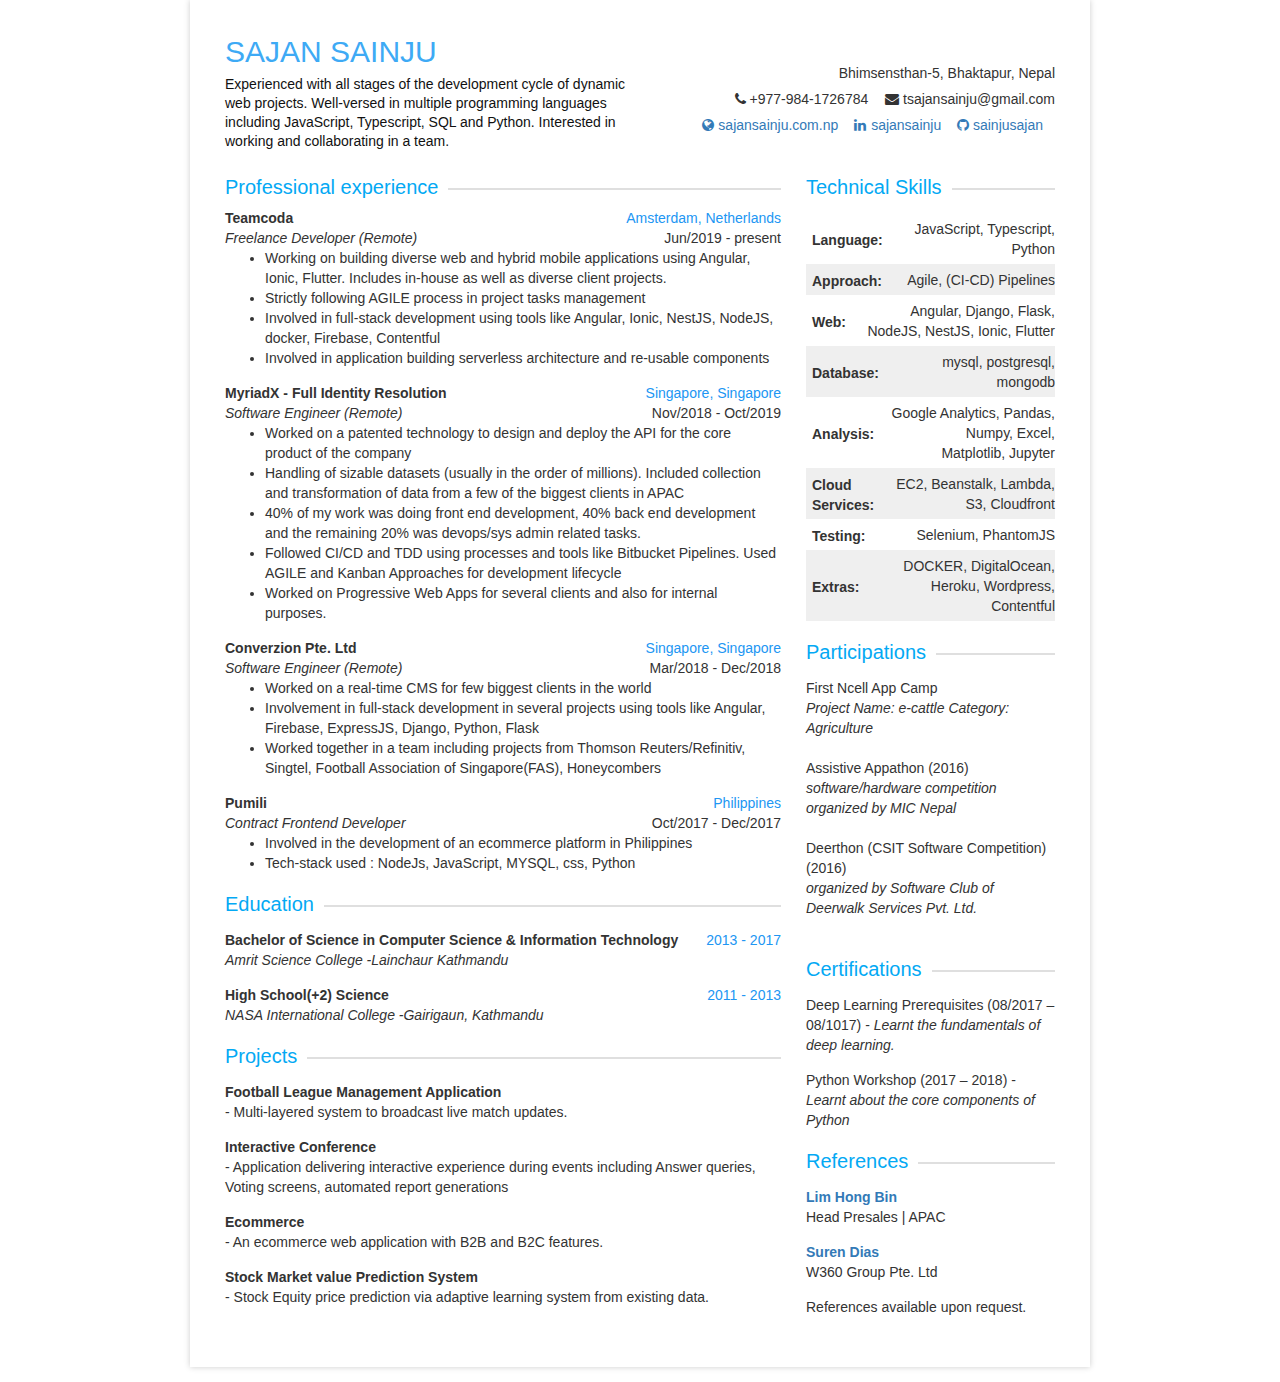
==== commit b16f4897: "links updates" ====
--- a/index.html
+++ b/index.html
@@ -45,7 +45,7 @@
           tsajansainju@gmail.com</p>
         <p class="profiles">
           <a href="https://sajansainju.com.np"><i class="fa fa-globe"></i><span> sajansainju.com.np </span></a>
-          <a href="https://linkedin.com/sajansainju"><i class="fa fa-linkedin"
+          <a href="https://www.linkedin.com/in/sajansainju/"><i class="fa fa-linkedin"
               style="margin-right: 5px;"></i><span>sajansainju </span></a>
           <a href="https://github.com/sainjusajan"><i class="fa fa-github"></i><span> sainjusajan</span></a>
         </p>
@@ -308,7 +308,7 @@
 
                 <tr style="background: #efefef;">
                   <td>
-                    <b>Software: </b>
+                    <b>Approach: </b>
                     <p class="skills-item">Agile, (CI-CD) Pipelines</p>
                   </td>
                 </tr>
@@ -328,7 +328,7 @@
                 <tr>
                   <td>
                     <b>Analysis: </b>
-                    <p class="skills-item">Google Analytics, Pandas, Numpy, Excel, Matplotlib, Jupyter</p>
+                    <p class="skills-item">Google Analytics, Pandas, Numpy, Excel,<br> Matplotlib, Jupyter</p>
                   </td>
                 </tr>
                 <tr style="background: #efefef;">
@@ -476,6 +476,21 @@
             <div class="clear"></div>
           </div>
           <div class="item">
+            <div class="intro">
+              <p class="job_title">
+                <a href="https://lk.linkedin.com/in/suren-dias-25b939196" target="_blank"><b>Suren Dias</b></a>
+              </p>
+              <!-- <p class="text-right">
+                <span class="spcolor"> Final Year Project</span><br></p> -->
+            </div>
+            <div class="clear"></div>
+            <div class="info">
+              <p>W360 Group Pte. Ltd</p>
+              <div></div>
+            </div>
+            <div class="clear"></div>
+          </div>
+          <div class="item">
             <span class="info">References available upon request.</span>
           </div>
         </div>
--- a/styles.css
+++ b/styles.css
@@ -1,3 +1,10 @@
+/*
+* Prefixed by https://autoprefixer.github.io
+* PostCSS: v7.0.29,
+* Autoprefixer: v9.7.6
+* Browsers: last 4 version
+*/
+
 /*
 * Prefixed by https://autoprefixer.github.io
 * PostCSS: v7.0.29,
@@ -278,9 +285,15 @@
   padding-left: 6px;
 }
 .topflex{
+  display: -webkit-box;
+  display: -ms-flexbox;
   display: flex;
-  justify-content: space-between;
-  align-items: center;
+  -webkit-box-pack: justify;
+      -ms-flex-pack: justify;
+          justify-content: space-between;
+  -webkit-box-align: center;
+      -ms-flex-align: center;
+          align-items: center;
 }
 .topflex h2{
   margin-bottom: 0;
@@ -294,6 +307,6 @@
   padding-top: 7px;
   
 }
-.section-education .item {
-  margin-bottom: 5px;
+.section-references .item {
+  /* margin-bottom: 9px; */
 }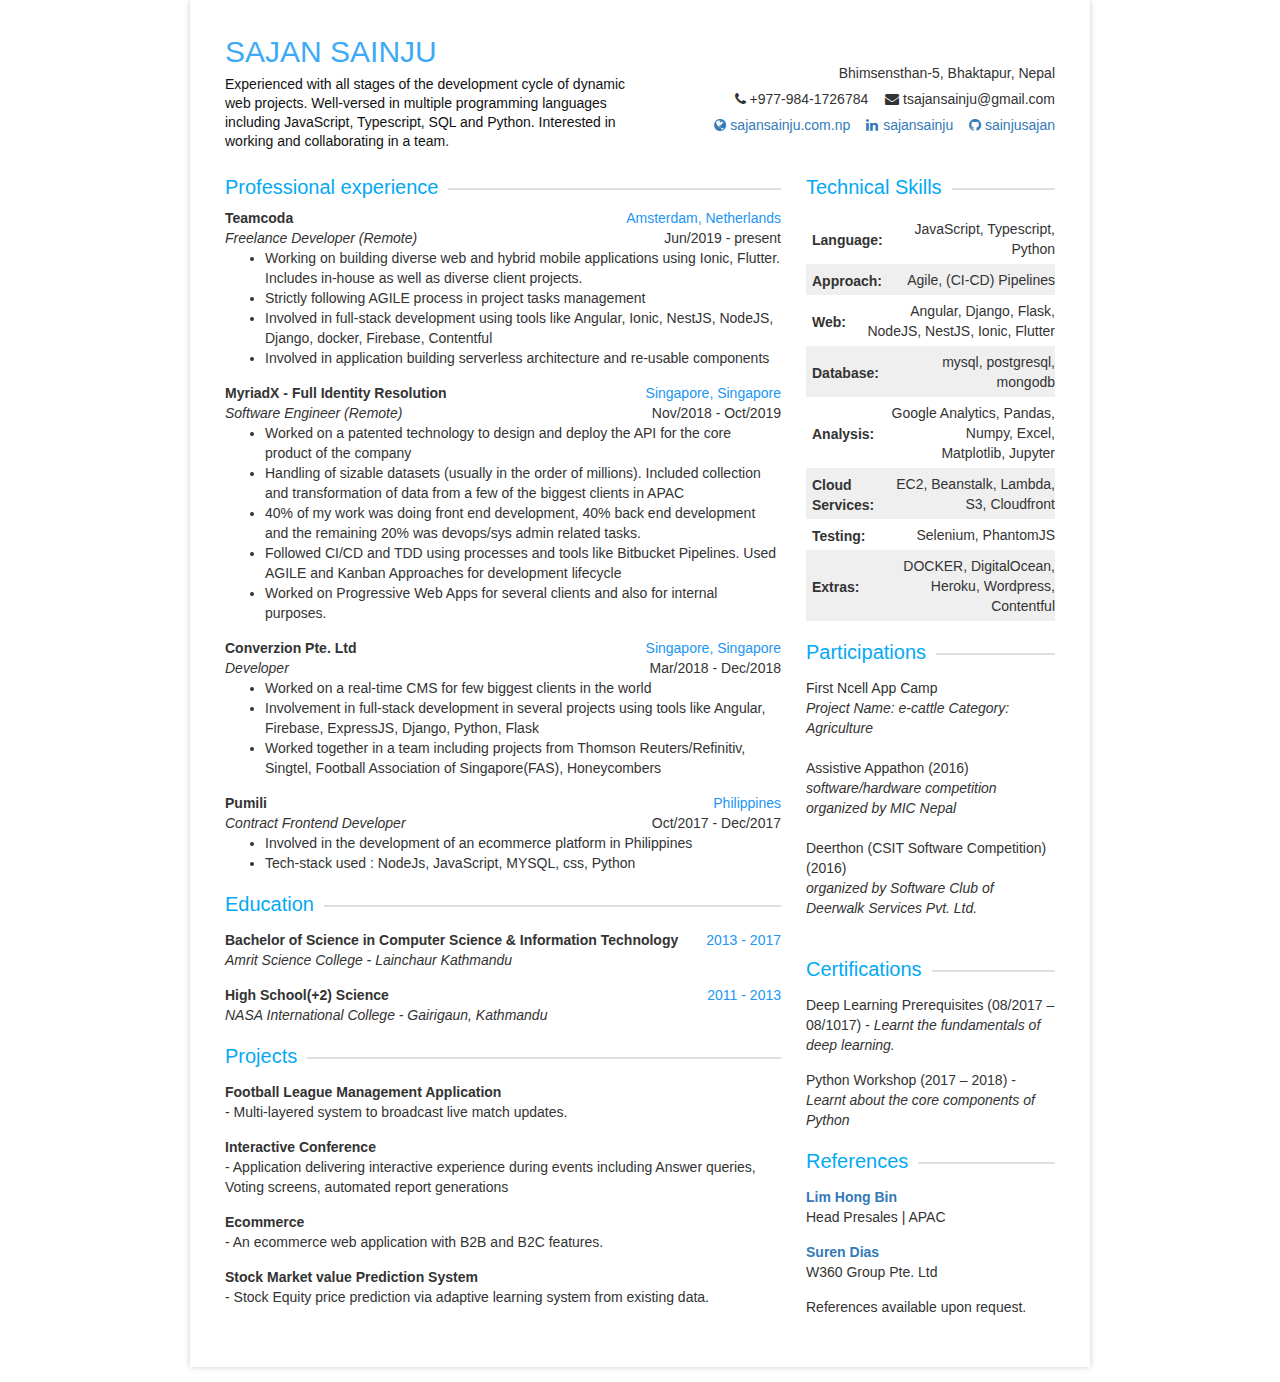
==== commit a7525327: "added soccer demo" ====
--- a/index.html
+++ b/index.html
@@ -47,7 +47,7 @@
           <a href="https://sajansainju.com.np"><i class="fa fa-globe"></i><span> sajansainju.com.np </span></a>
           <a href="https://www.linkedin.com/in/sajansainju/"><i class="fa fa-linkedin"
               style="margin-right: 5px;"></i><span>sajansainju </span></a>
-          <a href="https://github.com/sainjusajan"><i class="fa fa-github"></i><span> sainjusajan</span></a>
+          <a href="https://github.com/sainjusajan"><i class="fa fa-github"></i><span style="margin-right: 0;"> sainjusajan</span></a>
         </p>
       </div>
     </div>
@@ -72,9 +72,9 @@
             <div class="info">
               <div class="">
                 <ul>
-                  <li>Working on building diverse web and hybrid mobile applications using Angular, Ionic, Flutter. Includes in-house as well as diverse client projects.</li>
+                  <li>Working on building diverse web and hybrid mobile applications using Ionic, Flutter. Includes in-house as well as diverse client projects.</li>
                   <li>Strictly following AGILE process in project tasks management</li>
-                  <li> Involved in full-stack development using tools like Angular, Ionic, NestJS, NodeJS, docker,
+                  <li> Involved in full-stack development using tools like Angular, Ionic, NestJS, NodeJS, Django, docker,
                     Firebase, Contentful</li>
                     <li>Involved in application building serverless architecture and re-usable components</li>
                 </ul>
@@ -121,7 +121,7 @@
             <div class="intro">
               <p class="job_title">
                 <b>Converzion Pte. Ltd <br /></b>
-                <i>Software Engineer (Remote)</i>
+                <i>Developer</i>
               </p>
               <p class="text-right">
                 <span class="spcolor">Singapore, Singapore</span><br />
@@ -184,7 +184,7 @@
                   Bachelor of Science in Computer Science &amp; Information
                   Technology
                   <br></b>
-                <i>Amrit Science College -Lainchaur Kathmandu
+                <i>Amrit Science College - Lainchaur Kathmandu
 
                 </i>
               </p>
@@ -202,7 +202,7 @@
             <div class="intro">
               <p class="job_title">
                 <b>High School(+2) Science<br></b>
-                <i>NASA International College -Gairigaun, Kathmandu
+                <i>NASA International College - Gairigaun, Kathmandu
 
                 </i>
               </p>
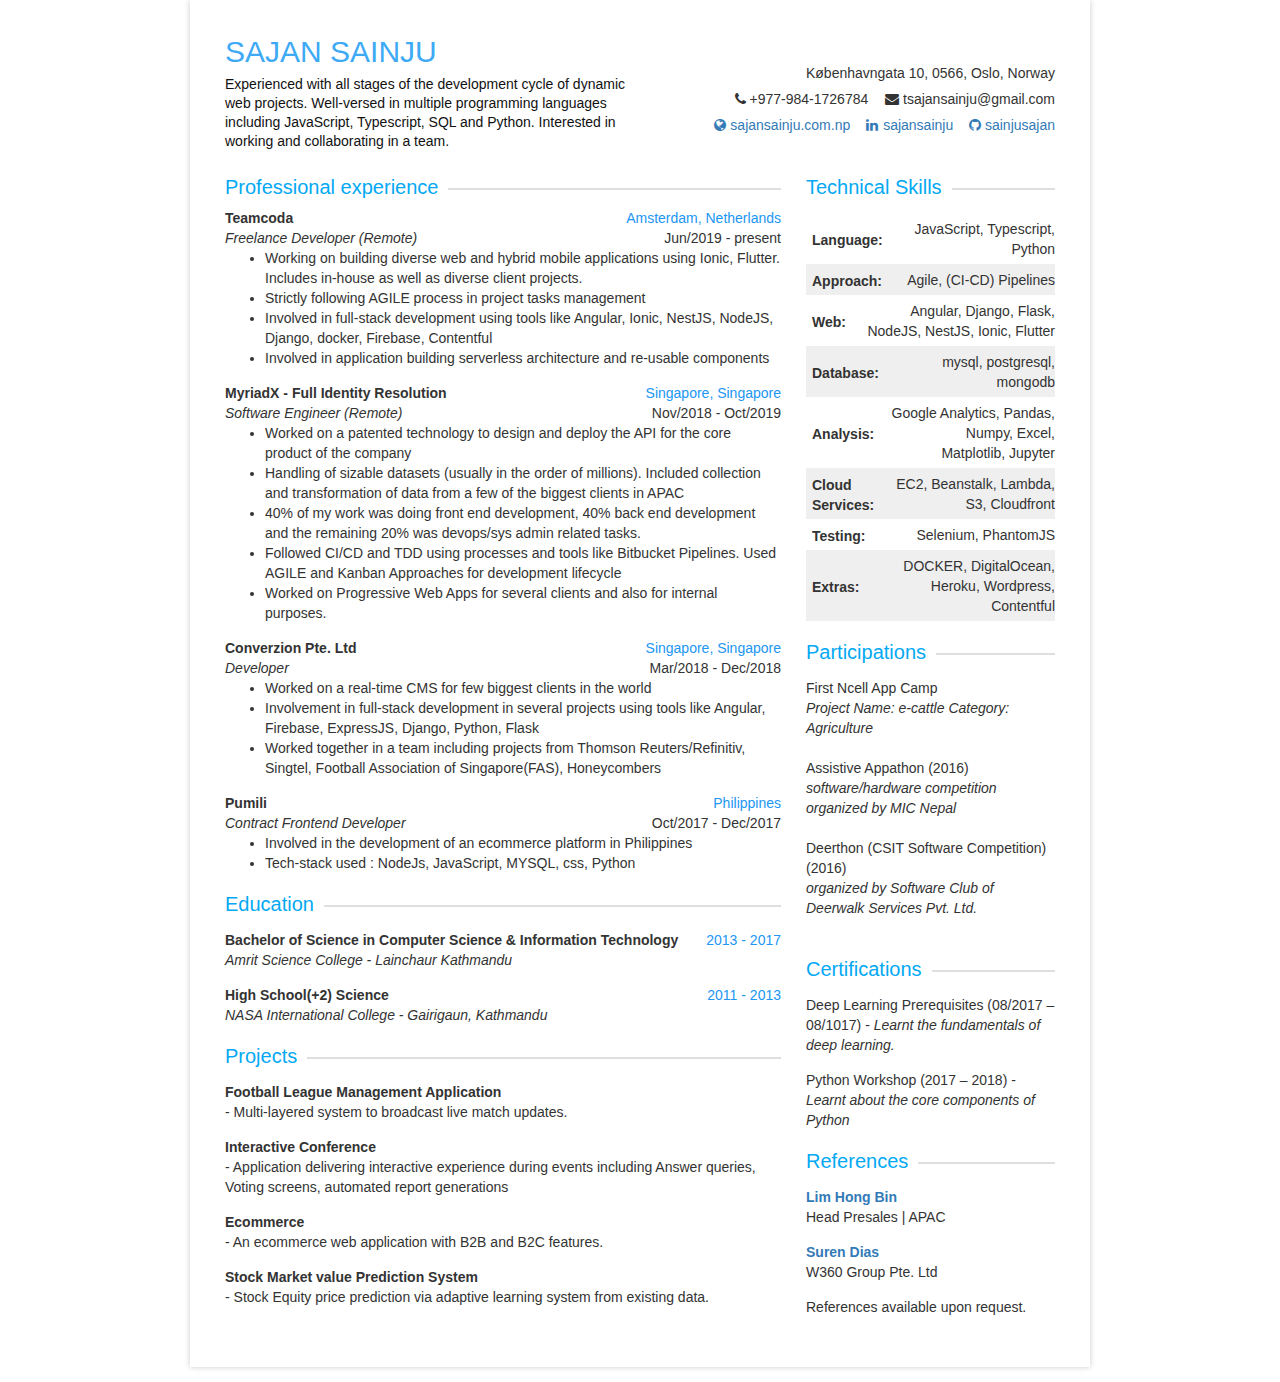
==== commit 8545a75f: "Update index.html" ====
--- a/index.html
+++ b/index.html
@@ -40,7 +40,7 @@
           Well-versed in multiple programming languages including JavaScript, Typescript, SQL and Python. Interested in working and collaborating in a team.</p>
       </h2>
       <div class="text-right">
-        <p>Bhimsensthan-5, Bhaktapur, Nepal</p>
+        <p>Københavngata 10, 0566, Oslo, Norway</p>
         <p><i class="fa fa-phone"></i> +977-984-1726784 <i class="fa fa-envelope" style="margin-left: 13px;"></i>
           tsajansainju@gmail.com</p>
         <p class="profiles">
@@ -501,4 +501,4 @@
   </div>
 </body>
 
-</html>+</html>
